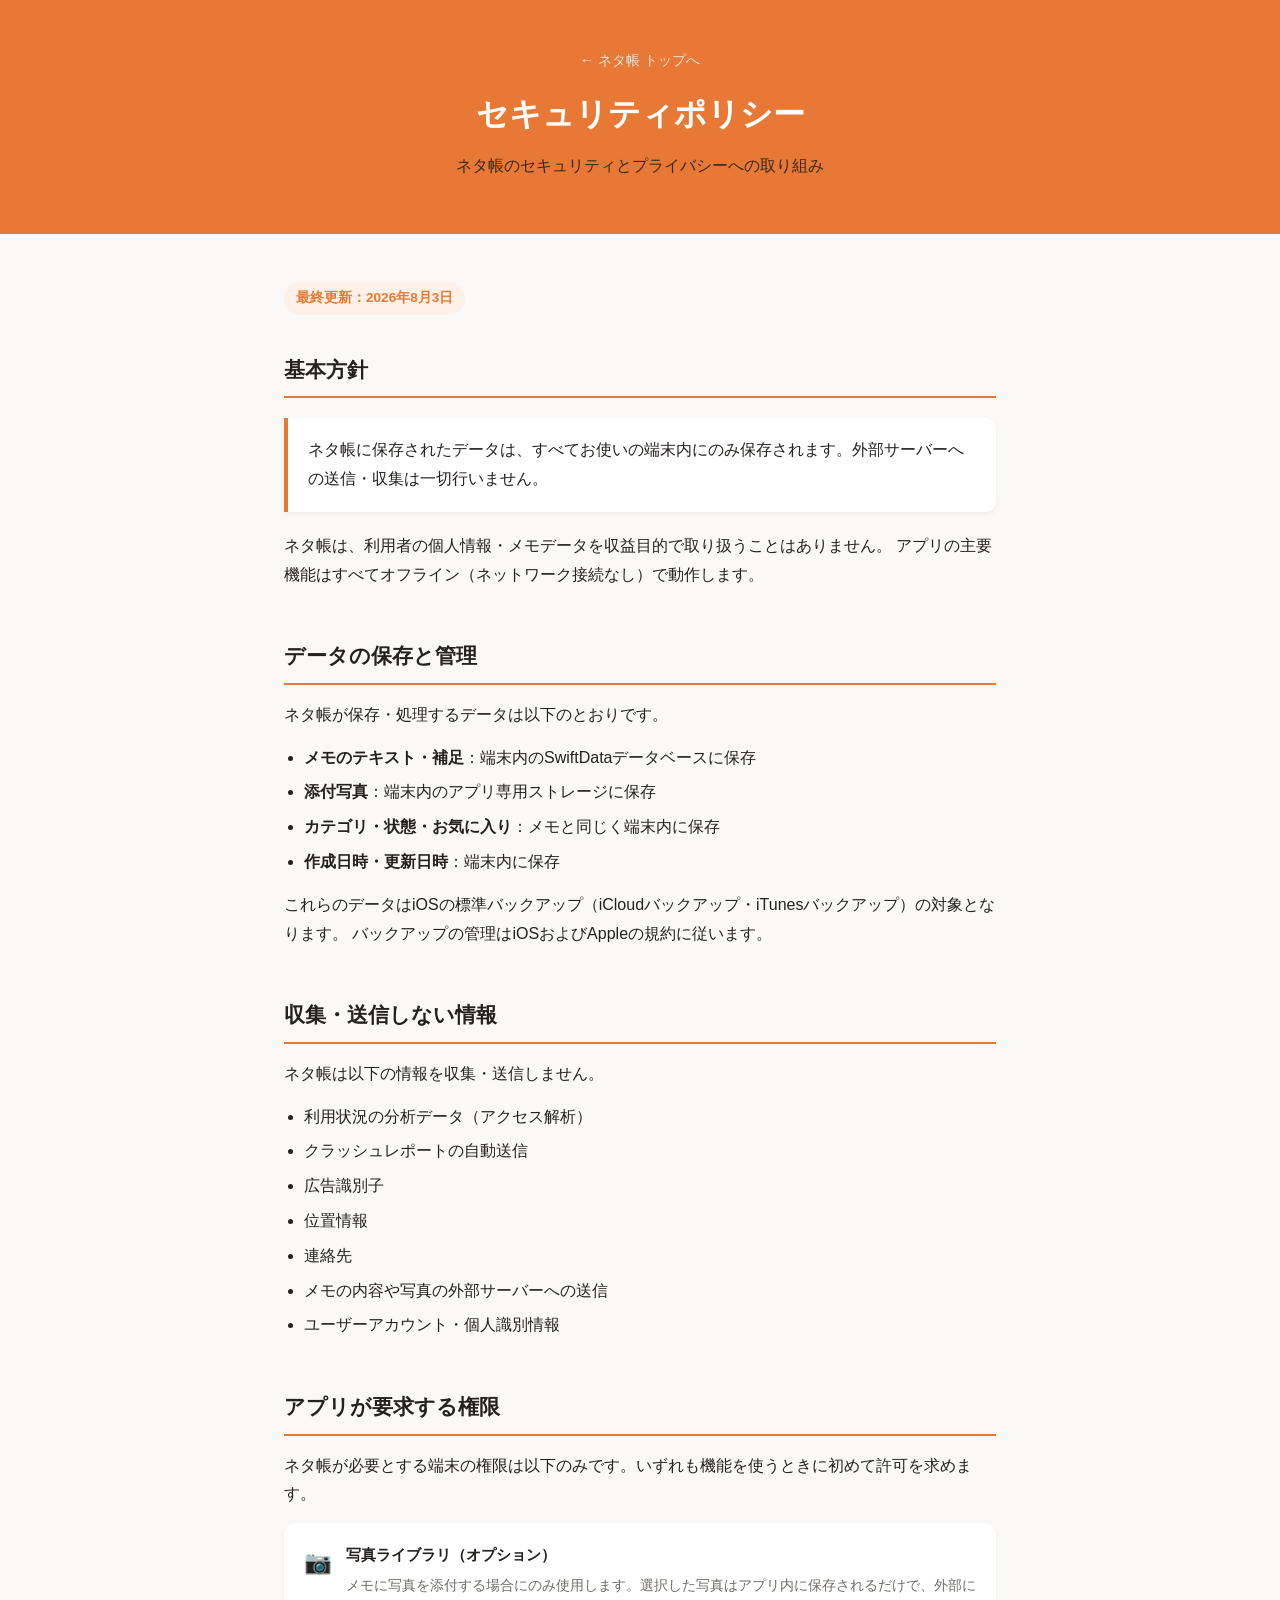
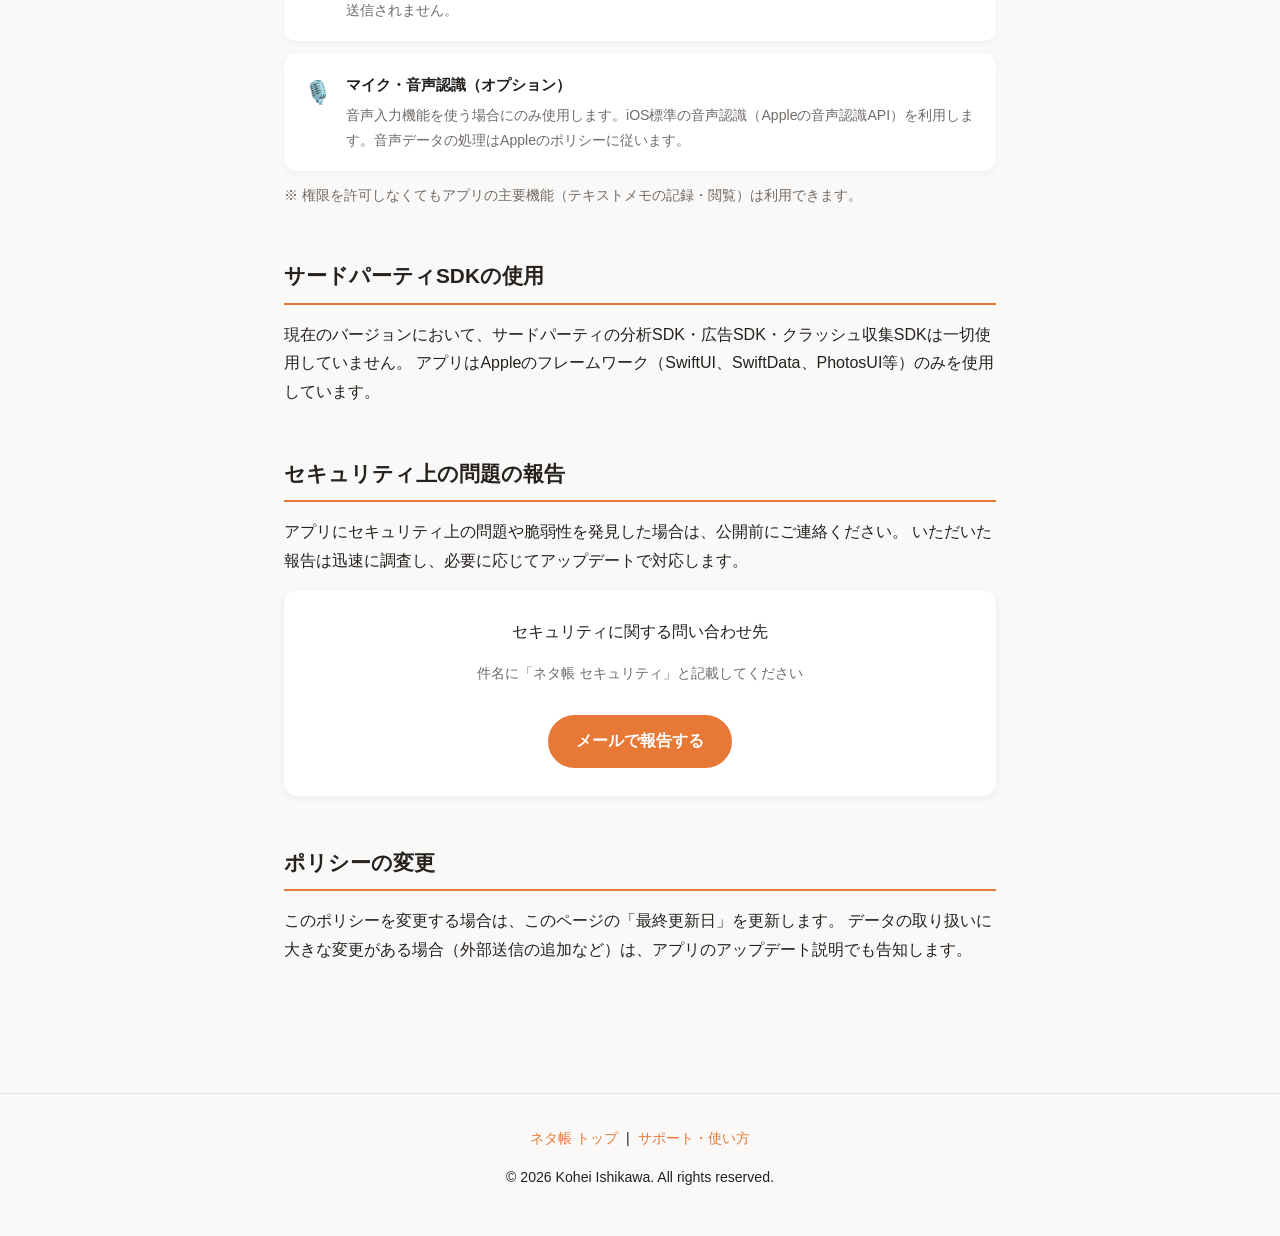
==== security/index.html @ 6b6dd1a4 "Add support and security web pages for ネタ帳 Co-Authored-By: Claude Sonnet 4.6 <noreply@anthropic.com>" ====
<!DOCTYPE html>
<html lang="ja">
<head>
  <meta charset="UTF-8">
  <meta name="viewport" content="width=device-width, initial-scale=1.0">
  <title>セキュリティポリシー - ネタ帳</title>
  <meta name="description" content="ネタ帳のセキュリティポリシーとプライバシーに関する情報。">
  <style>
    * { margin: 0; padding: 0; box-sizing: border-box; }
    body {
      font-family: -apple-system, BlinkMacSystemFont, 'Hiragino Sans', 'Hiragino Kaku Gothic ProN', sans-serif;
      background: #FAF9F7;
      color: #24211F;
      line-height: 1.8;
    }
    header {
      background: #E87835;
      color: white;
      padding: 48px 24px 40px;
      text-align: center;
    }
    header a { color: rgba(255,255,255,0.8); text-decoration: none; font-size: 0.9rem; display: block; margin-bottom: 12px; }
    header a:hover { color: white; }
    header h1 { font-size: 2rem; font-weight: 700; margin-bottom: 8px; }
    header p { font-size: 1rem; opacity: 0.9; }
    .container { max-width: 760px; margin: 0 auto; padding: 48px 24px 80px; }
    .updated {
      display: inline-block;
      background: #FFF1E7;
      color: #E87835;
      font-size: 0.85rem;
      font-weight: 600;
      padding: 4px 12px;
      border-radius: 20px;
      margin-bottom: 36px;
    }
    section { margin-bottom: 48px; }
    h2 {
      font-size: 1.3rem;
      font-weight: 700;
      color: #24211F;
      margin-bottom: 16px;
      padding-bottom: 8px;
      border-bottom: 2px solid #E87835;
    }
    p { margin-bottom: 14px; color: #24211F; }
    ul {
      margin: 10px 0 14px 20px;
      color: #24211F;
    }
    ul li { margin-bottom: 6px; }
    .highlight-box {
      background: white;
      border-left: 4px solid #E87835;
      border-radius: 0 10px 10px 0;
      padding: 18px 20px;
      margin: 20px 0;
      box-shadow: 0 2px 6px rgba(0,0,0,0.05);
    }
    .highlight-box p { margin: 0; font-weight: 500; }
    .permission-card {
      background: white;
      border-radius: 12px;
      padding: 18px 20px;
      margin-bottom: 12px;
      box-shadow: 0 2px 6px rgba(0,0,0,0.05);
      display: flex;
      gap: 14px;
      align-items: flex-start;
    }
    .permission-icon { font-size: 1.4rem; flex-shrink: 0; margin-top: 2px; }
    .permission-card h3 { font-size: 0.95rem; font-weight: 600; margin-bottom: 4px; }
    .permission-card p { font-size: 0.88rem; color: #716B67; margin: 0; }
    .contact-box {
      background: white;
      border-radius: 14px;
      padding: 28px;
      text-align: center;
      box-shadow: 0 2px 8px rgba(0,0,0,0.06);
    }
    .contact-box a {
      display: inline-block;
      margin-top: 14px;
      padding: 12px 28px;
      background: #E87835;
      color: white;
      border-radius: 50px;
      text-decoration: none;
      font-weight: 600;
    }
    .contact-box a:hover { opacity: 0.85; }
    footer {
      text-align: center;
      padding: 32px 24px;
      color: #716B67;
      font-size: 0.88rem;
      border-top: 1px solid #E9E5E1;
    }
    footer a { color: #E87835; text-decoration: none; }
  </style>
</head>
<body>
<header>
  <a href="../">← ネタ帳 トップへ</a>
  <h1>セキュリティポリシー</h1>
  <p>ネタ帳のセキュリティとプライバシーへの取り組み</p>
</header>

<div class="container">
  <span class="updated">最終更新：2026年8月3日</span>

  <!-- 基本方針 -->
  <section>
    <h2>基本方針</h2>
    <div class="highlight-box">
      <p>ネタ帳に保存されたデータは、すべてお使いの端末内にのみ保存されます。外部サーバーへの送信・収集は一切行いません。</p>
    </div>
    <p>
      ネタ帳は、利用者の個人情報・メモデータを収益目的で取り扱うことはありません。
      アプリの主要機能はすべてオフライン（ネットワーク接続なし）で動作します。
    </p>
  </section>

  <!-- データの保存場所 -->
  <section>
    <h2>データの保存と管理</h2>
    <p>ネタ帳が保存・処理するデータは以下のとおりです。</p>
    <ul>
      <li><strong>メモのテキスト・補足</strong>：端末内のSwiftDataデータベースに保存</li>
      <li><strong>添付写真</strong>：端末内のアプリ専用ストレージに保存</li>
      <li><strong>カテゴリ・状態・お気に入り</strong>：メモと同じく端末内に保存</li>
      <li><strong>作成日時・更新日時</strong>：端末内に保存</li>
    </ul>
    <p>
      これらのデータはiOSの標準バックアップ（iCloudバックアップ・iTunesバックアップ）の対象となります。
      バックアップの管理はiOSおよびAppleの規約に従います。
    </p>
  </section>

  <!-- 収集しない情報 -->
  <section>
    <h2>収集・送信しない情報</h2>
    <p>ネタ帳は以下の情報を収集・送信しません。</p>
    <ul>
      <li>利用状況の分析データ（アクセス解析）</li>
      <li>クラッシュレポートの自動送信</li>
      <li>広告識別子</li>
      <li>位置情報</li>
      <li>連絡先</li>
      <li>メモの内容や写真の外部サーバーへの送信</li>
      <li>ユーザーアカウント・個人識別情報</li>
    </ul>
  </section>

  <!-- 権限 -->
  <section>
    <h2>アプリが要求する権限</h2>
    <p>ネタ帳が必要とする端末の権限は以下のみです。いずれも機能を使うときに初めて許可を求めます。</p>

    <div class="permission-card">
      <div class="permission-icon">📷</div>
      <div>
        <h3>写真ライブラリ（オプション）</h3>
        <p>メモに写真を添付する場合にのみ使用します。選択した写真はアプリ内に保存されるだけで、外部に送信されません。</p>
      </div>
    </div>

    <div class="permission-card">
      <div class="permission-icon">🎙️</div>
      <div>
        <h3>マイク・音声認識（オプション）</h3>
        <p>音声入力機能を使う場合にのみ使用します。iOS標準の音声認識（Appleの音声認識API）を利用します。音声データの処理はAppleのポリシーに従います。</p>
      </div>
    </div>

    <p style="margin-top:12px;font-size:0.9rem;color:#716B67;">
      ※ 権限を許可しなくてもアプリの主要機能（テキストメモの記録・閲覧）は利用できます。
    </p>
  </section>

  <!-- サードパーティ -->
  <section>
    <h2>サードパーティSDKの使用</h2>
    <p>
      現在のバージョンにおいて、サードパーティの分析SDK・広告SDK・クラッシュ収集SDKは一切使用していません。
      アプリはAppleのフレームワーク（SwiftUI、SwiftData、PhotosUI等）のみを使用しています。
    </p>
  </section>

  <!-- セキュリティ上の問題の報告 -->
  <section>
    <h2>セキュリティ上の問題の報告</h2>
    <p>
      アプリにセキュリティ上の問題や脆弱性を発見した場合は、公開前にご連絡ください。
      いただいた報告は迅速に調査し、必要に応じてアップデートで対応します。
    </p>
    <div class="contact-box">
      <p>セキュリティに関する問い合わせ先</p>
      <p style="color:#716B67;font-size:0.9rem;margin-top:6px;">件名に「ネタ帳 セキュリティ」と記載してください</p>
      <a href="mailto:kouhei1@gmail.com?subject=ネタ帳 セキュリティ報告">メールで報告する</a>
    </div>
  </section>

  <!-- 変更通知 -->
  <section>
    <h2>ポリシーの変更</h2>
    <p>
      このポリシーを変更する場合は、このページの「最終更新日」を更新します。
      データの取り扱いに大きな変更がある場合（外部送信の追加など）は、アプリのアップデート説明でも告知します。
    </p>
  </section>

</div>

<footer>
  <p><a href="../">ネタ帳 トップ</a> &nbsp;|&nbsp; <a href="../support/">サポート・使い方</a></p>
  <p style="margin-top:10px;">&copy; 2026 Kohei Ishikawa. All rights reserved.</p>
</footer>
</body>
</html>
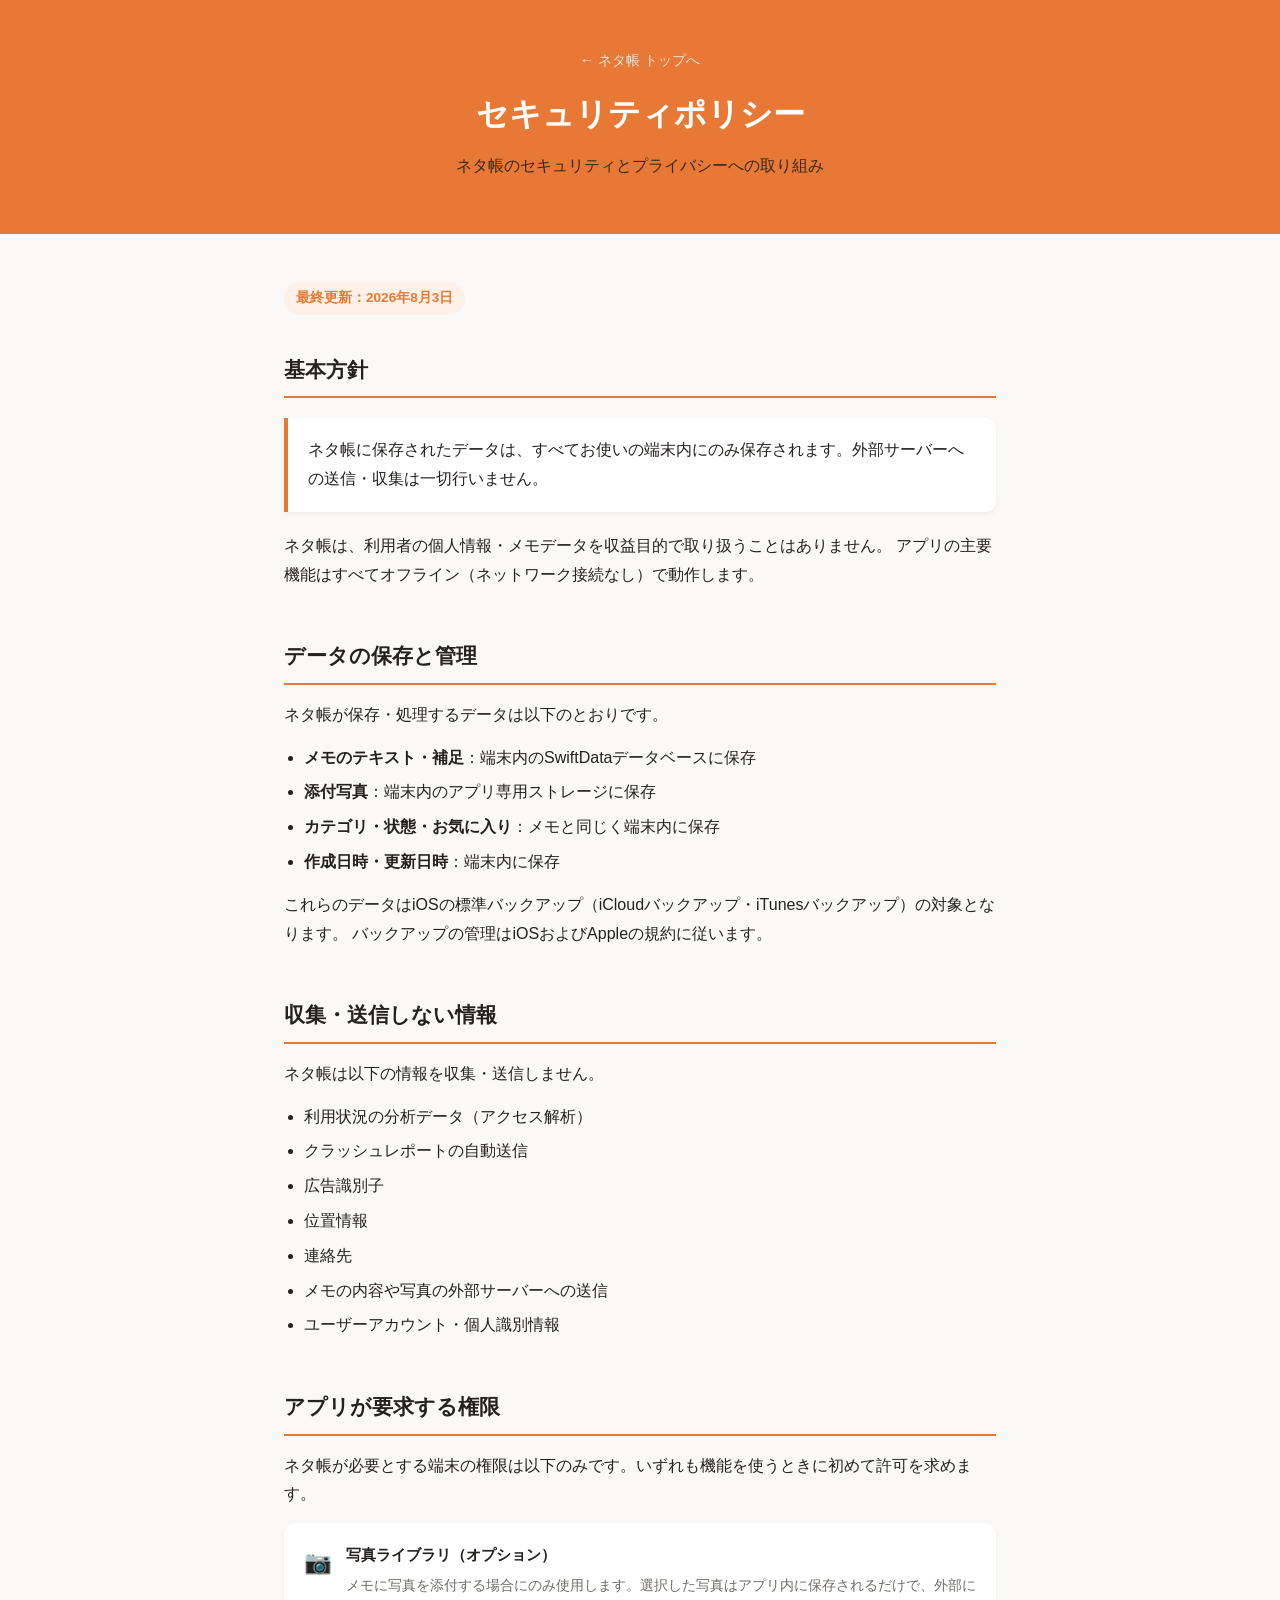
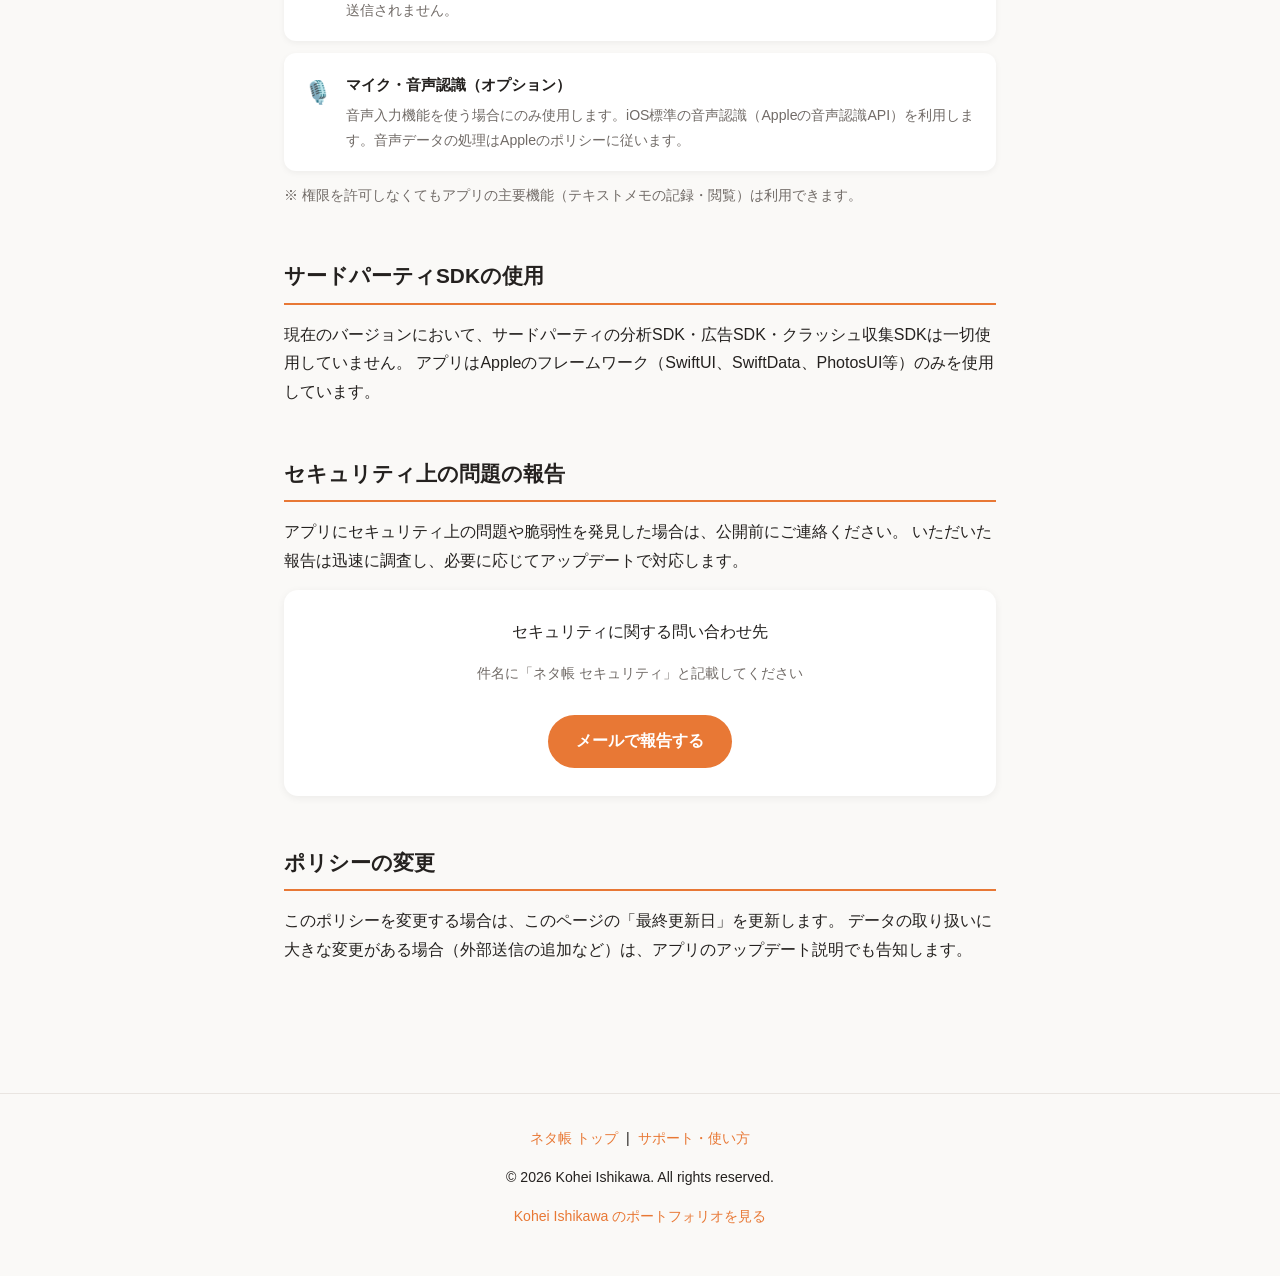
==== commit f3fcc058: "Add link back to Portfolio Hub" ====
--- a/security/index.html
+++ b/security/index.html
@@ -197,7 +197,7 @@
     <div class="contact-box">
       <p>セキュリティに関する問い合わせ先</p>
       <p style="color:#716B67;font-size:0.9rem;margin-top:6px;">件名に「ネタ帳 セキュリティ」と記載してください</p>
-      <a href="mailto:kouhei1@gmail.com?subject=ネタ帳 セキュリティ報告">メールで報告する</a>
+      <a href="mailto:kouhei10@gmail.com?subject=ネタ帳 セキュリティ報告">メールで報告する</a>
     </div>
   </section>
 
@@ -215,6 +215,7 @@
 <footer>
   <p><a href="../">ネタ帳 トップ</a> &nbsp;|&nbsp; <a href="../support/">サポート・使い方</a></p>
   <p style="margin-top:10px;">&copy; 2026 Kohei Ishikawa. All rights reserved.</p>
+  <p style="margin-top:6px;"><a href="https://isitest1.github.io/portfolio-hub/ja">Kohei Ishikawa のポートフォリオを見る</a></p>
 </footer>
 </body>
 </html>
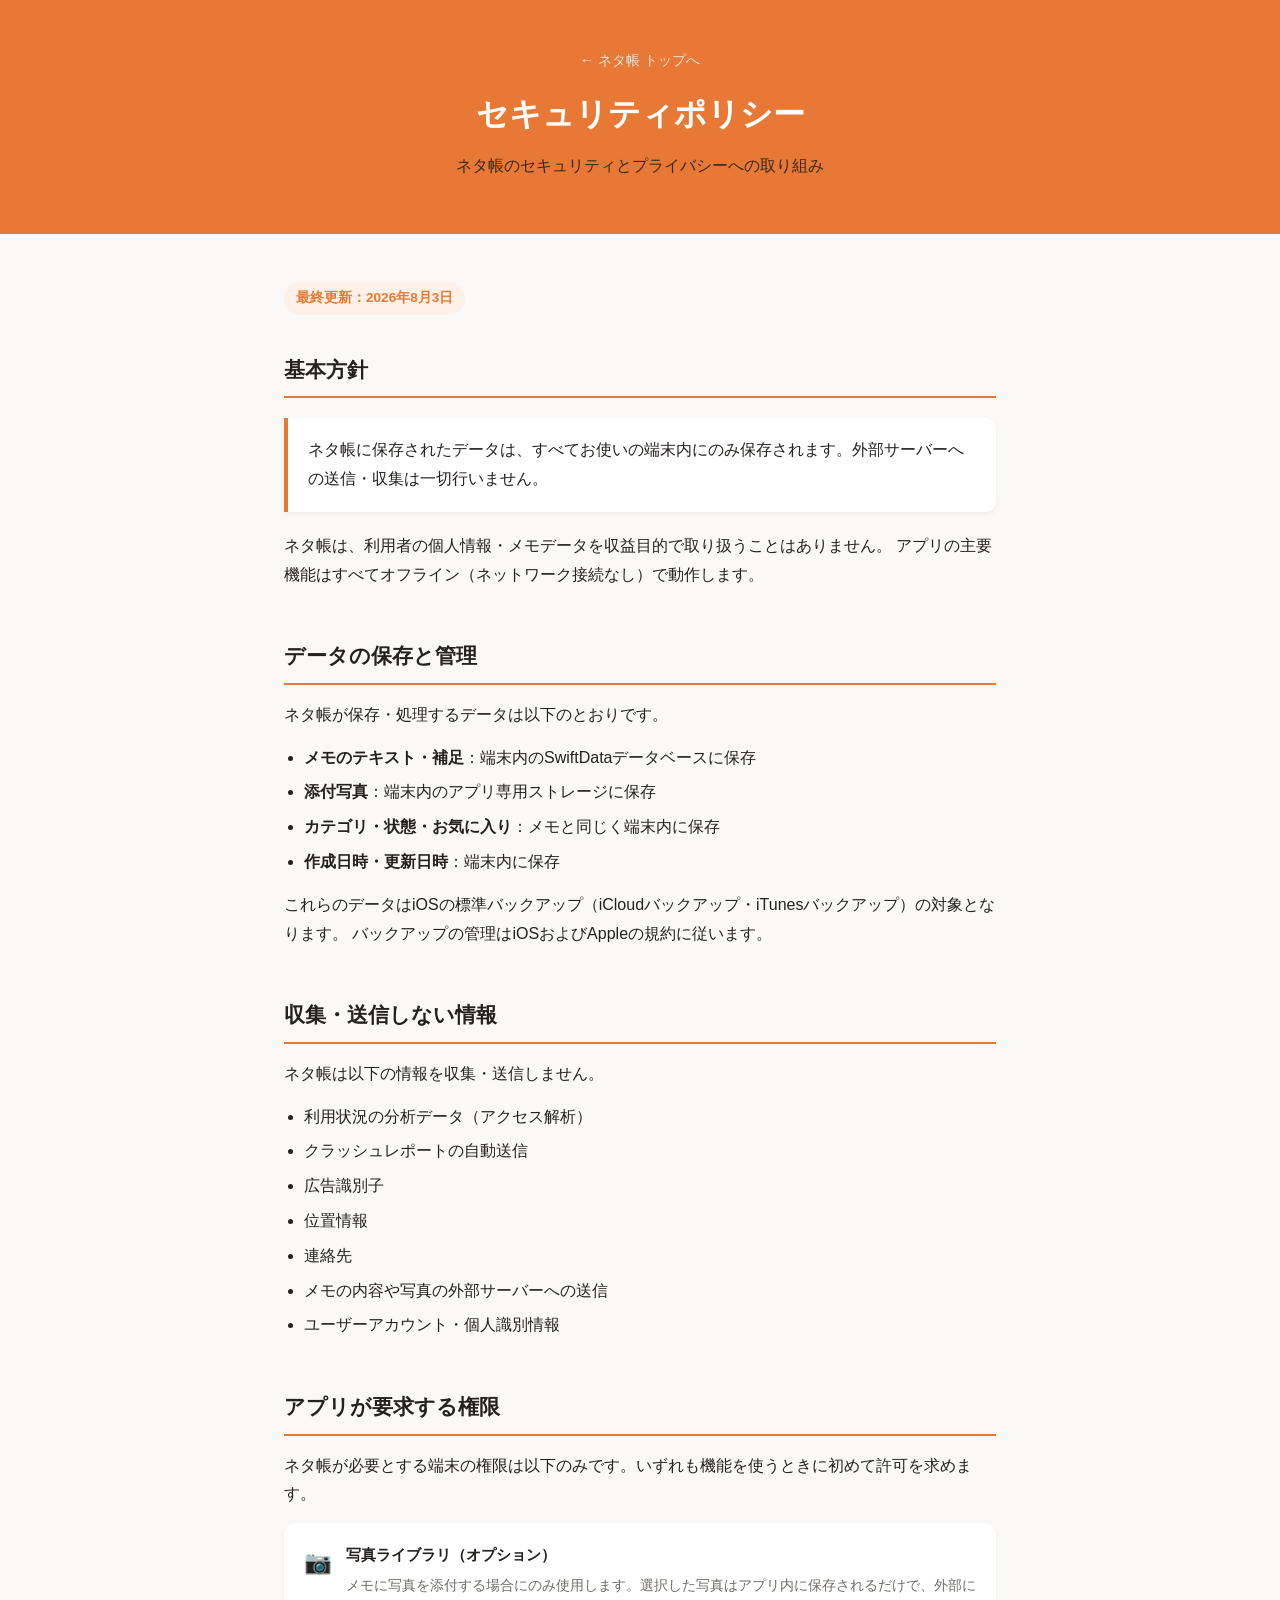
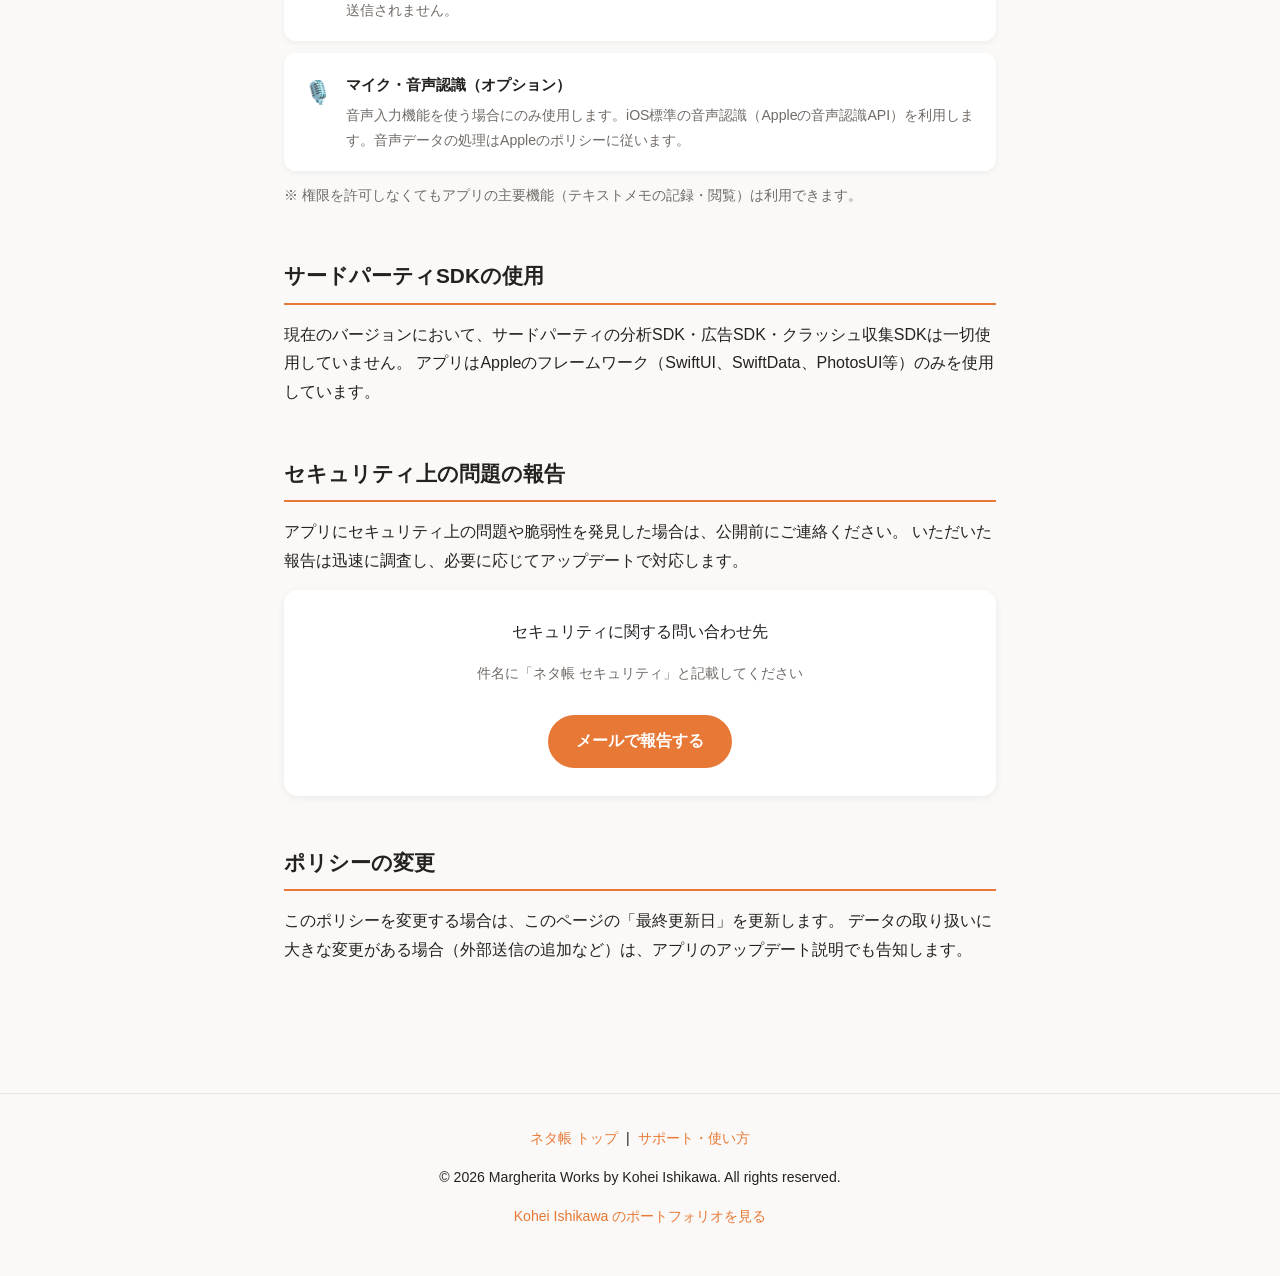
==== commit d6971fb2: "Update copyright line to Margherita Works by Kohei Ishikawa" ====
--- a/security/index.html
+++ b/security/index.html
@@ -197,7 +197,7 @@
     <div class="contact-box">
       <p>セキュリティに関する問い合わせ先</p>
       <p style="color:#716B67;font-size:0.9rem;margin-top:6px;">件名に「ネタ帳 セキュリティ」と記載してください</p>
-      <a href="mailto:kouhei10@gmail.com?subject=ネタ帳 セキュリティ報告">メールで報告する</a>
+      <a href="mailto:support@margheritaworks.com?subject=ネタ帳 セキュリティ報告">メールで報告する</a>
     </div>
   </section>
 
@@ -214,7 +214,7 @@
 
 <footer>
   <p><a href="../">ネタ帳 トップ</a> &nbsp;|&nbsp; <a href="../support/">サポート・使い方</a></p>
-  <p style="margin-top:10px;">&copy; 2026 Kohei Ishikawa. All rights reserved.</p>
+  <p style="margin-top:10px;">&copy; 2026 Margherita Works by Kohei Ishikawa. All rights reserved.</p>
   <p style="margin-top:6px;"><a href="https://isitest1.github.io/portfolio-hub/ja">Kohei Ishikawa のポートフォリオを見る</a></p>
 </footer>
 </body>
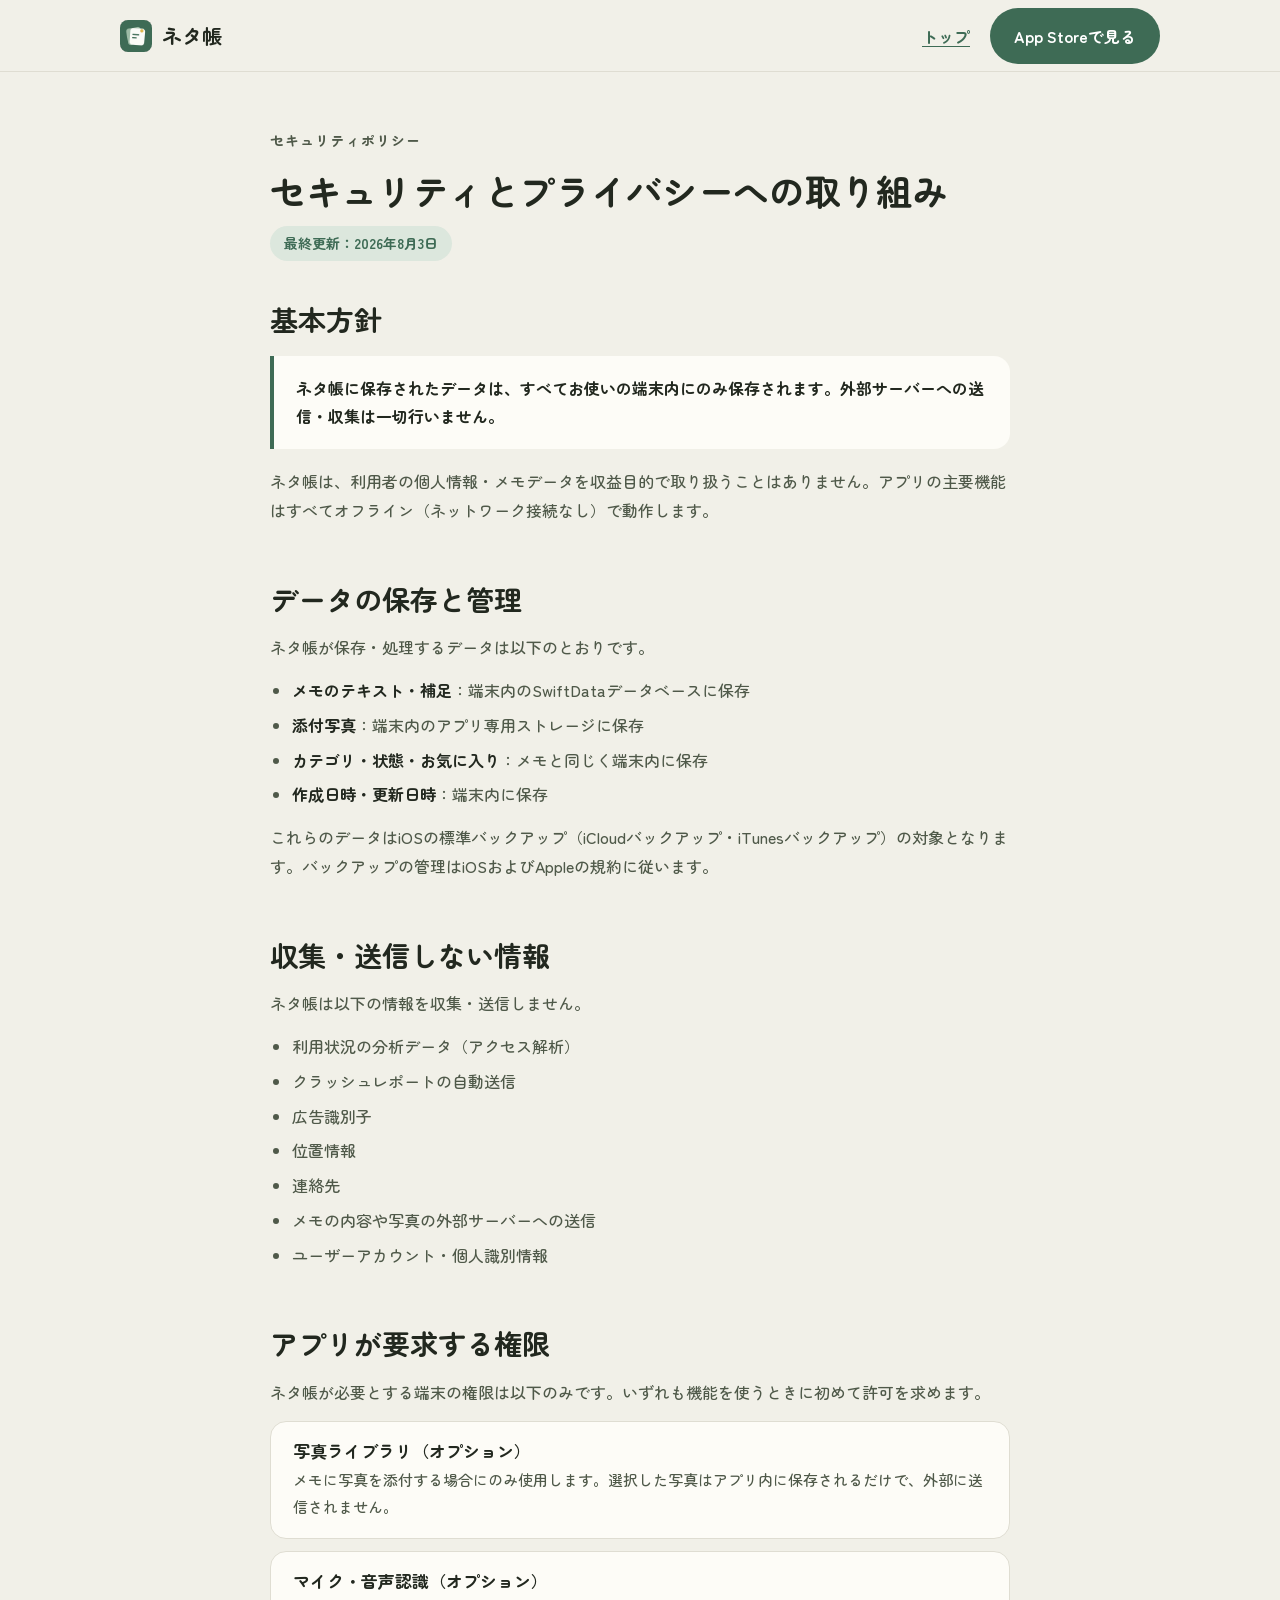
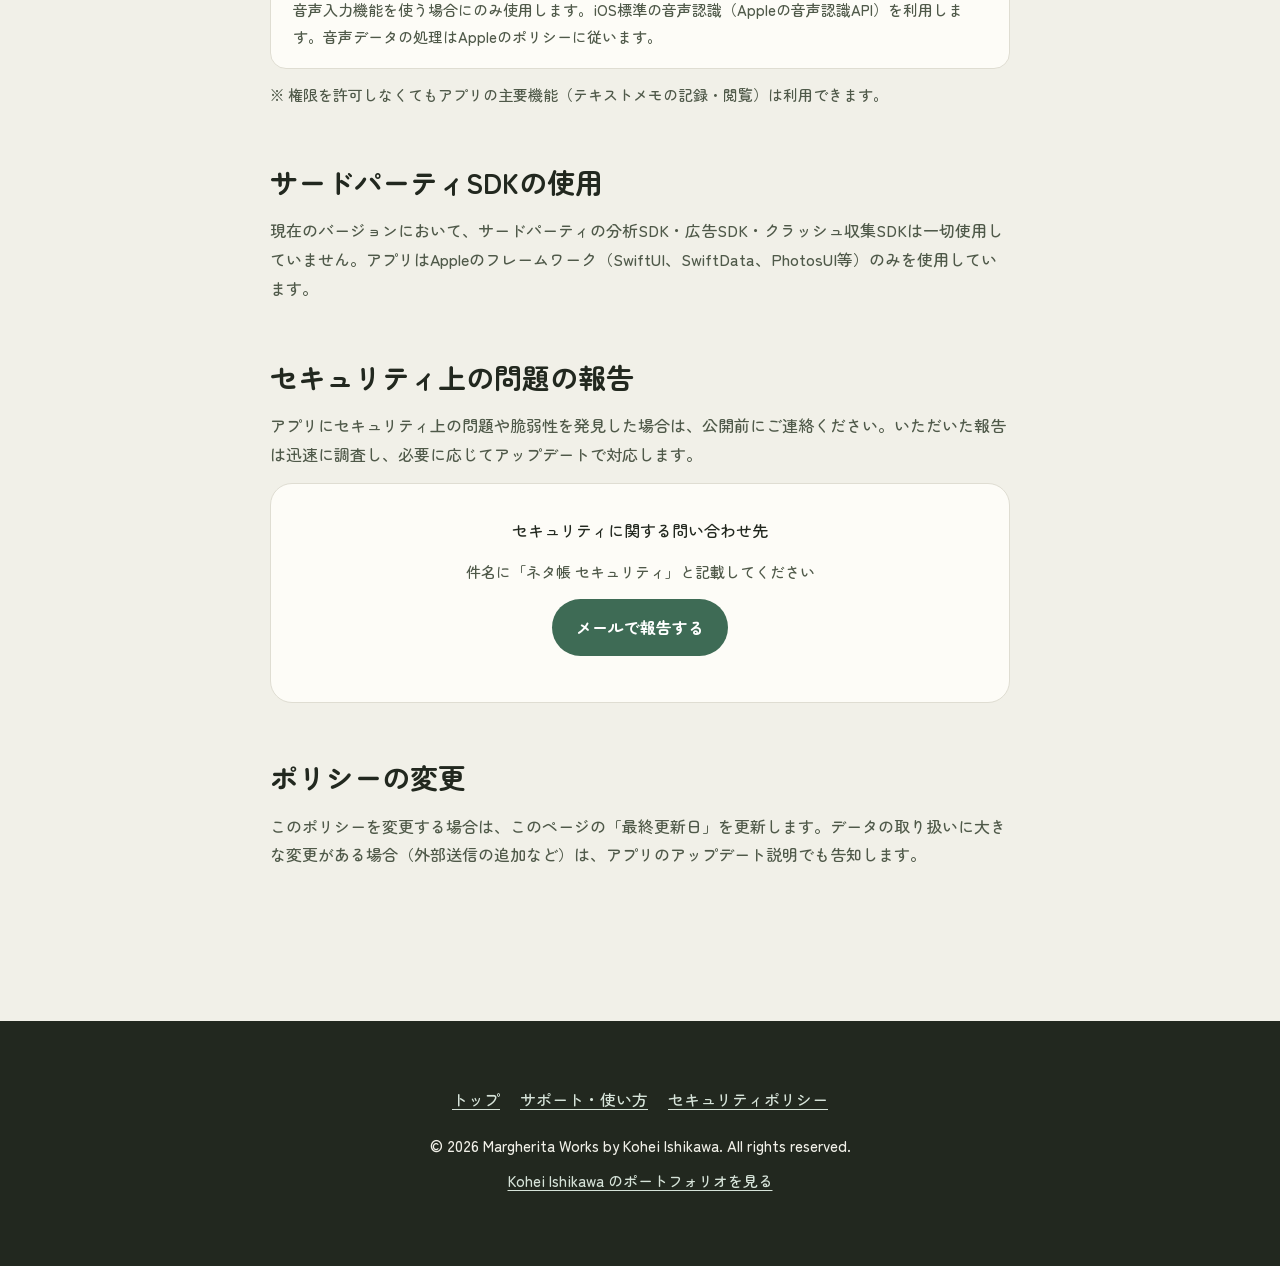
==== commit 6eef8920: "security ページを v3.0 デザインに刷新 / ポートフォリオURLを更新 - security/index.html を苔色デザイン（styles.css・Zen Maru Gothic）" ====
--- a/security/index.html
+++ b/security/index.html
@@ -5,123 +5,74 @@
   <meta name="viewport" content="width=device-width, initial-scale=1.0">
   <title>セキュリティポリシー - ネタ帳</title>
   <meta name="description" content="ネタ帳のセキュリティポリシーとプライバシーに関する情報。">
+  <meta name="theme-color" content="#F1F0E8" media="(prefers-color-scheme: light)">
+  <meta name="theme-color" content="#161915" media="(prefers-color-scheme: dark)">
+  <meta name="apple-itunes-app" content="app-id=6797323735">
+  <link rel="icon" type="image/png" sizes="32x32" href="../images/favicon-32.png">
+  <link rel="apple-touch-icon" href="../images/apple-touch-icon.png">
+  <link rel="preconnect" href="https://fonts.googleapis.com">
+  <link rel="preconnect" href="https://fonts.gstatic.com" crossorigin>
+  <link href="https://fonts.googleapis.com/css2?family=Zen+Maru+Gothic:wght@500;700&display=swap" rel="stylesheet">
+  <link rel="stylesheet" href="../styles.css">
   <style>
-    * { margin: 0; padding: 0; box-sizing: border-box; }
-    body {
-      font-family: -apple-system, BlinkMacSystemFont, 'Hiragino Sans', 'Hiragino Kaku Gothic ProN', sans-serif;
-      background: #FAF9F7;
-      color: #24211F;
-      line-height: 1.8;
+    .page { max-width: 820px; margin: 0 auto; padding: 56px 40px 96px; }
+    .page section { margin-bottom: 56px; }
+    .page h2 { font-size: clamp(22px, 3vw, 28px); color: var(--color-ink); margin-bottom: 16px; }
+    .page h3 { font-size: 17px; color: var(--color-ink); margin-bottom: 4px; }
+    .page p { color: var(--color-ink-sub); margin-bottom: 14px; }
+    .page strong { color: var(--color-ink); }
+    .page ul { margin: 10px 0 14px 22px; color: var(--color-ink-sub); }
+    .page ul li { margin-bottom: 6px; }
+
+    .updated {
+      display: inline-block; background: var(--color-moss-soft); color: var(--color-moss);
+      font-size: 14px; font-weight: 700; padding: 5px 14px; border-radius: 999px; margin-bottom: 8px;
     }
-    header {
-      background: #E87835;
-      color: white;
-      padding: 48px 24px 40px;
-      text-align: center;
+    .highlight-box {
+      background: var(--color-paper); border-left: 4px solid var(--color-moss);
+      border-radius: 0 16px 16px 0; padding: 18px 22px; margin: 18px 0;
     }
-    header a { color: rgba(255,255,255,0.8); text-decoration: none; font-size: 0.9rem; display: block; margin-bottom: 12px; }
-    header a:hover { color: white; }
-    header h1 { font-size: 2rem; font-weight: 700; margin-bottom: 8px; }
-    header p { font-size: 1rem; opacity: 0.9; }
-    .container { max-width: 760px; margin: 0 auto; padding: 48px 24px 80px; }
-    .updated {
-      display: inline-block;
-      background: #FFF1E7;
-      color: #E87835;
-      font-size: 0.85rem;
-      font-weight: 600;
-      padding: 4px 12px;
-      border-radius: 20px;
-      margin-bottom: 36px;
+    .highlight-box p { margin: 0; color: var(--color-ink); font-weight: 700; }
+    .perm-card {
+      background: var(--color-paper); border: 1px solid var(--color-line); border-radius: 16px;
+      padding: 18px 22px; margin-bottom: 12px;
     }
-    section { margin-bottom: 48px; }
-    h2 {
-      font-size: 1.3rem;
-      font-weight: 700;
-      color: #24211F;
-      margin-bottom: 16px;
-      padding-bottom: 8px;
-      border-bottom: 2px solid #E87835;
+    .perm-card p { font-size: 15px; color: var(--color-ink-sub); margin: 0; }
+    .note { font-size: 15px; color: var(--color-ink-mute); }
+    .contact-card {
+      background: var(--color-paper); border: 1px solid var(--color-line);
+      border-radius: var(--radius-card); padding: 32px; text-align: center;
     }
-    p { margin-bottom: 14px; color: #24211F; }
-    ul {
-      margin: 10px 0 14px 20px;
-      color: #24211F;
-    }
-    ul li { margin-bottom: 6px; }
-    .highlight-box {
-      background: white;
-      border-left: 4px solid #E87835;
-      border-radius: 0 10px 10px 0;
-      padding: 18px 20px;
-      margin: 20px 0;
-      box-shadow: 0 2px 6px rgba(0,0,0,0.05);
-    }
-    .highlight-box p { margin: 0; font-weight: 500; }
-    .permission-card {
-      background: white;
-      border-radius: 12px;
-      padding: 18px 20px;
-      margin-bottom: 12px;
-      box-shadow: 0 2px 6px rgba(0,0,0,0.05);
-      display: flex;
-      gap: 14px;
-      align-items: flex-start;
-    }
-    .permission-icon { font-size: 1.4rem; flex-shrink: 0; margin-top: 2px; }
-    .permission-card h3 { font-size: 0.95rem; font-weight: 600; margin-bottom: 4px; }
-    .permission-card p { font-size: 0.88rem; color: #716B67; margin: 0; }
-    .contact-box {
-      background: white;
-      border-radius: 14px;
-      padding: 28px;
-      text-align: center;
-      box-shadow: 0 2px 8px rgba(0,0,0,0.06);
-    }
-    .contact-box a {
-      display: inline-block;
-      margin-top: 14px;
-      padding: 12px 28px;
-      background: #E87835;
-      color: white;
-      border-radius: 50px;
-      text-decoration: none;
-      font-weight: 600;
-    }
-    .contact-box a:hover { opacity: 0.85; }
-    footer {
-      text-align: center;
-      padding: 32px 24px;
-      color: #716B67;
-      font-size: 0.88rem;
-      border-top: 1px solid #E9E5E1;
-    }
-    footer a { color: #E87835; text-decoration: none; }
   </style>
 </head>
 <body>
-<header>
-  <a href="../">← ネタ帳 トップへ</a>
-  <h1>セキュリティポリシー</h1>
-  <p>ネタ帳のセキュリティとプライバシーへの取り組み</p>
+
+<header class="site-header">
+  <div class="wrap">
+    <a class="brand" href="/">
+      <img src="../images/app-icon.png" alt="ネタ帳 アプリアイコン">
+      <span>ネタ帳</span>
+    </a>
+    <nav class="header-nav">
+      <a class="textlink" href="/">トップ</a>
+      <a class="btn-fill" href="https://apps.apple.com/jp/app/id6797323735">App Storeで見る</a>
+    </nav>
+  </div>
 </header>
 
-<div class="container">
+<div class="page">
+  <p class="eyebrow">セキュリティポリシー</p>
+  <h2 style="font-size:clamp(28px,4vw,36px);letter-spacing:-0.01em;margin-bottom:12px;">セキュリティとプライバシーへの取り組み</h2>
   <span class="updated">最終更新：2026年8月3日</span>
 
-  <!-- 基本方針 -->
-  <section>
+  <section style="margin-top:32px;">
     <h2>基本方針</h2>
     <div class="highlight-box">
       <p>ネタ帳に保存されたデータは、すべてお使いの端末内にのみ保存されます。外部サーバーへの送信・収集は一切行いません。</p>
     </div>
-    <p>
-      ネタ帳は、利用者の個人情報・メモデータを収益目的で取り扱うことはありません。
-      アプリの主要機能はすべてオフライン（ネットワーク接続なし）で動作します。
-    </p>
+    <p>ネタ帳は、利用者の個人情報・メモデータを収益目的で取り扱うことはありません。アプリの主要機能はすべてオフライン（ネットワーク接続なし）で動作します。</p>
   </section>
 
-  <!-- データの保存場所 -->
   <section>
     <h2>データの保存と管理</h2>
     <p>ネタ帳が保存・処理するデータは以下のとおりです。</p>
@@ -131,13 +82,9 @@
       <li><strong>カテゴリ・状態・お気に入り</strong>：メモと同じく端末内に保存</li>
       <li><strong>作成日時・更新日時</strong>：端末内に保存</li>
     </ul>
-    <p>
-      これらのデータはiOSの標準バックアップ（iCloudバックアップ・iTunesバックアップ）の対象となります。
-      バックアップの管理はiOSおよびAppleの規約に従います。
-    </p>
+    <p>これらのデータはiOSの標準バックアップ（iCloudバックアップ・iTunesバックアップ）の対象となります。バックアップの管理はiOSおよびAppleの規約に従います。</p>
   </section>
 
-  <!-- 収集しない情報 -->
   <section>
     <h2>収集・送信しない情報</h2>
     <p>ネタ帳は以下の情報を収集・送信しません。</p>
@@ -152,70 +99,53 @@
     </ul>
   </section>
 
-  <!-- 権限 -->
   <section>
     <h2>アプリが要求する権限</h2>
     <p>ネタ帳が必要とする端末の権限は以下のみです。いずれも機能を使うときに初めて許可を求めます。</p>
-
-    <div class="permission-card">
-      <div class="permission-icon">📷</div>
-      <div>
-        <h3>写真ライブラリ（オプション）</h3>
-        <p>メモに写真を添付する場合にのみ使用します。選択した写真はアプリ内に保存されるだけで、外部に送信されません。</p>
-      </div>
+    <div class="perm-card">
+      <h3>写真ライブラリ（オプション）</h3>
+      <p>メモに写真を添付する場合にのみ使用します。選択した写真はアプリ内に保存されるだけで、外部に送信されません。</p>
     </div>
-
-    <div class="permission-card">
-      <div class="permission-icon">🎙️</div>
-      <div>
-        <h3>マイク・音声認識（オプション）</h3>
-        <p>音声入力機能を使う場合にのみ使用します。iOS標準の音声認識（Appleの音声認識API）を利用します。音声データの処理はAppleのポリシーに従います。</p>
-      </div>
+    <div class="perm-card">
+      <h3>マイク・音声認識（オプション）</h3>
+      <p>音声入力機能を使う場合にのみ使用します。iOS標準の音声認識（Appleの音声認識API）を利用します。音声データの処理はAppleのポリシーに従います。</p>
     </div>
-
-    <p style="margin-top:12px;font-size:0.9rem;color:#716B67;">
-      ※ 権限を許可しなくてもアプリの主要機能（テキストメモの記録・閲覧）は利用できます。
-    </p>
+    <p class="note" style="margin-top:12px;">※ 権限を許可しなくてもアプリの主要機能（テキストメモの記録・閲覧）は利用できます。</p>
   </section>
 
-  <!-- サードパーティ -->
   <section>
     <h2>サードパーティSDKの使用</h2>
-    <p>
-      現在のバージョンにおいて、サードパーティの分析SDK・広告SDK・クラッシュ収集SDKは一切使用していません。
-      アプリはAppleのフレームワーク（SwiftUI、SwiftData、PhotosUI等）のみを使用しています。
-    </p>
+    <p>現在のバージョンにおいて、サードパーティの分析SDK・広告SDK・クラッシュ収集SDKは一切使用していません。アプリはAppleのフレームワーク（SwiftUI、SwiftData、PhotosUI等）のみを使用しています。</p>
   </section>
 
-  <!-- セキュリティ上の問題の報告 -->
   <section>
     <h2>セキュリティ上の問題の報告</h2>
-    <p>
-      アプリにセキュリティ上の問題や脆弱性を発見した場合は、公開前にご連絡ください。
-      いただいた報告は迅速に調査し、必要に応じてアップデートで対応します。
-    </p>
-    <div class="contact-box">
-      <p>セキュリティに関する問い合わせ先</p>
-      <p style="color:#716B67;font-size:0.9rem;margin-top:6px;">件名に「ネタ帳 セキュリティ」と記載してください</p>
-      <a href="mailto:support@margheritaworks.com?subject=ネタ帳 セキュリティ報告">メールで報告する</a>
+    <p>アプリにセキュリティ上の問題や脆弱性を発見した場合は、公開前にご連絡ください。いただいた報告は迅速に調査し、必要に応じてアップデートで対応します。</p>
+    <div class="contact-card">
+      <p style="color:var(--color-ink);">セキュリティに関する問い合わせ先</p>
+      <p class="note">件名に「ネタ帳 セキュリティ」と記載してください</p>
+      <p><a class="btn-fill" href="mailto:support@margheritaworks.com?subject=ネタ帳 セキュリティ報告">メールで報告する</a></p>
     </div>
   </section>
 
-  <!-- 変更通知 -->
   <section>
     <h2>ポリシーの変更</h2>
-    <p>
-      このポリシーを変更する場合は、このページの「最終更新日」を更新します。
-      データの取り扱いに大きな変更がある場合（外部送信の追加など）は、アプリのアップデート説明でも告知します。
-    </p>
+    <p>このポリシーを変更する場合は、このページの「最終更新日」を更新します。データの取り扱いに大きな変更がある場合（外部送信の追加など）は、アプリのアップデート説明でも告知します。</p>
   </section>
-
 </div>
 
-<footer>
-  <p><a href="../">ネタ帳 トップ</a> &nbsp;|&nbsp; <a href="../support/">サポート・使い方</a></p>
-  <p style="margin-top:10px;">&copy; 2026 Margherita Works by Kohei Ishikawa. All rights reserved.</p>
-  <p style="margin-top:6px;"><a href="https://isitest1.github.io/portfolio-hub/ja">Kohei Ishikawa のポートフォリオを見る</a></p>
+<footer class="site-footer">
+  <div class="wrap">
+    <div class="foot-links">
+      <a href="/">トップ</a>
+      <a href="/support/">サポート・使い方</a>
+      <a href="/security/">セキュリティポリシー</a>
+    </div>
+    <p>&copy; 2026 Margherita Works by Kohei Ishikawa. All rights reserved.</p>
+    <p><a href="https://margheritaworks.com/ja">Kohei Ishikawa のポートフォリオを見る</a></p>
+  </div>
 </footer>
+
+<script defer src="https://static.cloudflareinsights.com/beacon.min.js" data-cf-beacon='{"token": "44e4ddc43bcf4f6493606249d09a01ba"}'></script>
 </body>
 </html>
--- a/styles.css
+++ b/styles.css
@@ -0,0 +1,195 @@
+/* ネタ帳 ウェブサイト v3.0 共通スタイル */
+
+:root {
+  /* 面 */
+  --color-oats: #F1F0E8;
+  --color-paper: #FDFCF7;
+  --color-white: #FFFFFF;
+  --color-fill: #E7E9DF;
+  --color-forest: #2F5443;
+  --color-ink-dark: #22281F;
+  /* 文字 */
+  --color-ink: #22281F;
+  --color-ink-sub: #4F5949;
+  --color-ink-mute: #66705F;
+  --color-on-dark: #F1F0E8;
+  --color-on-dark-sub: #D6E3D9;
+  /* 操作と線 */
+  --color-moss: #3E6B55;
+  --color-moss-hover: #2F5443;
+  --color-moss-soft: #DCE7DD;
+  --color-check-ring: #6E9079;
+  --color-line: #DFDDD2;
+  /* カテゴリ色 */
+  --cat-red: #B04F5A;     --cat-red-soft: #F4E3E4;
+  --cat-blue: #3B63A6;    --cat-blue-soft: #E4EAF4;
+  --cat-olive: #66731F;   --cat-olive-soft: #E9ECD6;
+  --cat-purple: #7B62A8;  --cat-purple-soft: #EAE6F2;
+  --cat-ochre: #8E6A14;   --cat-ochre-soft: #F3EBD8;
+  --cat-teal: #2E7F86;    --cat-teal-soft: #DDEDEE;
+  --cat-brown: #8A5A3C;   --cat-brown-soft: #F0E4DC;
+  --cat-gray: #6B6B63;    --cat-gray-soft: #E8E7E0;
+  /* 形 */
+  --radius-card: 22px;
+  --radius-img: 28px;
+  --shadow-device: 0 20px 40px rgba(34,40,31,0.12);
+  --maxw: 1120px;
+}
+
+@media (prefers-color-scheme: dark) {
+  :root {
+    --color-oats: #161915;
+    --color-paper: #20241F;
+    --color-white: #252A24;
+    --color-fill: #2C322B;
+    --color-forest: #1B2A22;
+    --color-ink-dark: #0F120E;
+    --color-ink: #EEF0E8;
+    --color-ink-sub: #BDC4B6;
+    --color-ink-mute: #A5AD9E;
+    --color-moss: #7FB394;
+    --color-moss-hover: #A9D1B8;
+    --color-moss-soft: #2A3D32;
+    --color-check-ring: #7FA08A;
+    --color-line: #30362F;
+  }
+}
+
+* { margin: 0; padding: 0; box-sizing: border-box; }
+
+html { scroll-behavior: smooth; }
+
+body {
+  font-family: "Zen Maru Gothic", "Hiragino Maru Gothic ProN", "Hiragino Sans", sans-serif;
+  font-weight: 500;
+  background: var(--color-oats);
+  color: var(--color-ink);
+  line-height: 1.8;
+  -webkit-font-smoothing: antialiased;
+}
+
+img { max-width: 100%; display: block; }
+
+/* ── タイポグラフィ ── */
+h1, h2, h3 { font-weight: 700; line-height: 1.3; }
+
+.eyebrow {
+  font-size: 14px;
+  font-weight: 700;
+  letter-spacing: 0.08em;
+  color: var(--color-moss);
+  margin-bottom: 16px;
+}
+.eyebrow.on-dark { color: var(--color-on-dark-sub); }
+
+.section-title {
+  font-size: clamp(28px, 4vw, 36px);
+  letter-spacing: -0.01em;
+  color: var(--color-ink);
+  margin-bottom: 16px;
+}
+
+.lead { font-size: clamp(16px, 2vw, 17px); color: var(--color-ink-sub); }
+
+/* ── レイアウト ── */
+.wrap {
+  max-width: var(--maxw);
+  margin: 0 auto;
+  padding-left: 40px;
+  padding-right: 40px;
+}
+section.block { padding-top: clamp(72px, 9vw, 112px); padding-bottom: clamp(72px, 9vw, 112px); }
+.bg-oats   { background: var(--color-oats); }
+.bg-paper  { background: var(--color-paper); }
+.bg-forest { background: var(--color-forest); color: var(--color-on-dark); }
+.bg-moss   { background: var(--color-moss); color: #fff; }
+
+@media (max-width: 640px) {
+  .wrap { padding-left: 20px; padding-right: 20px; }
+}
+
+/* ── ヘッダー ── */
+.site-header {
+  position: sticky; top: 0; z-index: 100;
+  background: var(--color-oats);
+  border-bottom: 1px solid var(--color-line);
+  height: 72px;
+}
+.site-header .wrap {
+  height: 72px; display: flex; align-items: center; justify-content: space-between;
+}
+.brand { display: flex; align-items: center; gap: 10px; text-decoration: none; }
+.brand img { width: 32px; height: 32px; border-radius: 8px; }
+.brand span { font-size: 20px; font-weight: 700; color: var(--color-ink); }
+.header-nav { display: flex; align-items: center; gap: 20px; }
+.header-nav a.textlink { font-weight: 700; }
+.header-badge img { height: 40px; width: auto; }
+@media (max-width: 640px) {
+  .header-nav { gap: 14px; }
+}
+
+/* ── ボタン・リンク ── */
+.btn-fill {
+  display: inline-flex; align-items: center; justify-content: center;
+  background: var(--color-moss); color: #fff;
+  font-size: 16px; font-weight: 700;
+  padding: 14px 24px; border-radius: 999px;
+  text-decoration: none; border: none; cursor: pointer;
+  transition: background .2s;
+}
+.btn-fill:hover { background: var(--color-moss-hover); }
+.btn-fill:focus-visible { outline: none; box-shadow: 0 0 0 3px var(--color-moss-soft); }
+
+.textlink {
+  color: var(--color-moss); text-decoration: underline; text-decoration-thickness: 1px;
+  text-underline-offset: 3px;
+}
+.textlink:hover { text-decoration-thickness: 2px; }
+
+.badge-link img { height: 54px; width: auto; }
+
+/* ── チェックの丸 ── */
+.check { width: 22px; height: 22px; flex: 0 0 22px; }
+
+/* ── インデックスタブ付きカード ── */
+.tabcard { position: relative; margin-top: 32px; }
+.tabcard .tab {
+  display: inline-block;
+  height: 32px; line-height: 32px;
+  padding: 0 14px;
+  font-size: 14px; font-weight: 700; color: #fff;
+  border-radius: 14px 14px 0 0;
+}
+.tabcard .card {
+  background: var(--color-paper);
+  border-radius: 0 22px 22px 22px;
+  border-top: 4px solid var(--tab-color, var(--color-moss));
+  padding: 28px;
+}
+.tabcard .card h3 { font-size: 22px; margin-bottom: 10px; color: var(--color-ink); }
+.tabcard .card p { font-size: 16px; color: var(--color-ink-sub); }
+
+/* small variant (support page) */
+.tabcard.sm .tab { height: 28px; line-height: 28px; font-size: 13px; }
+.tabcard.sm .card { padding: 20px 22px; }
+.tabcard.sm .card h3 { font-size: 18px; }
+.tabcard.sm .card p { font-size: 15px; }
+
+/* ── 端末スクリーンショット ── */
+.device {
+  border-radius: var(--radius-img);
+  box-shadow: var(--shadow-device);
+  overflow: hidden;
+  background: var(--color-white);
+}
+.device img { border-radius: var(--radius-img); }
+
+/* ── フッター ── */
+.site-footer {
+  background: var(--color-ink-dark); color: var(--color-on-dark);
+  padding: 64px 0;
+}
+.site-footer .wrap { text-align: center; }
+.site-footer p { font-size: 15px; margin-bottom: 8px; }
+.site-footer a { color: var(--color-on-dark-sub); text-decoration: underline; text-underline-offset: 3px; }
+.site-footer .foot-links { display: flex; gap: 20px; justify-content: center; flex-wrap: wrap; margin-bottom: 18px; }
